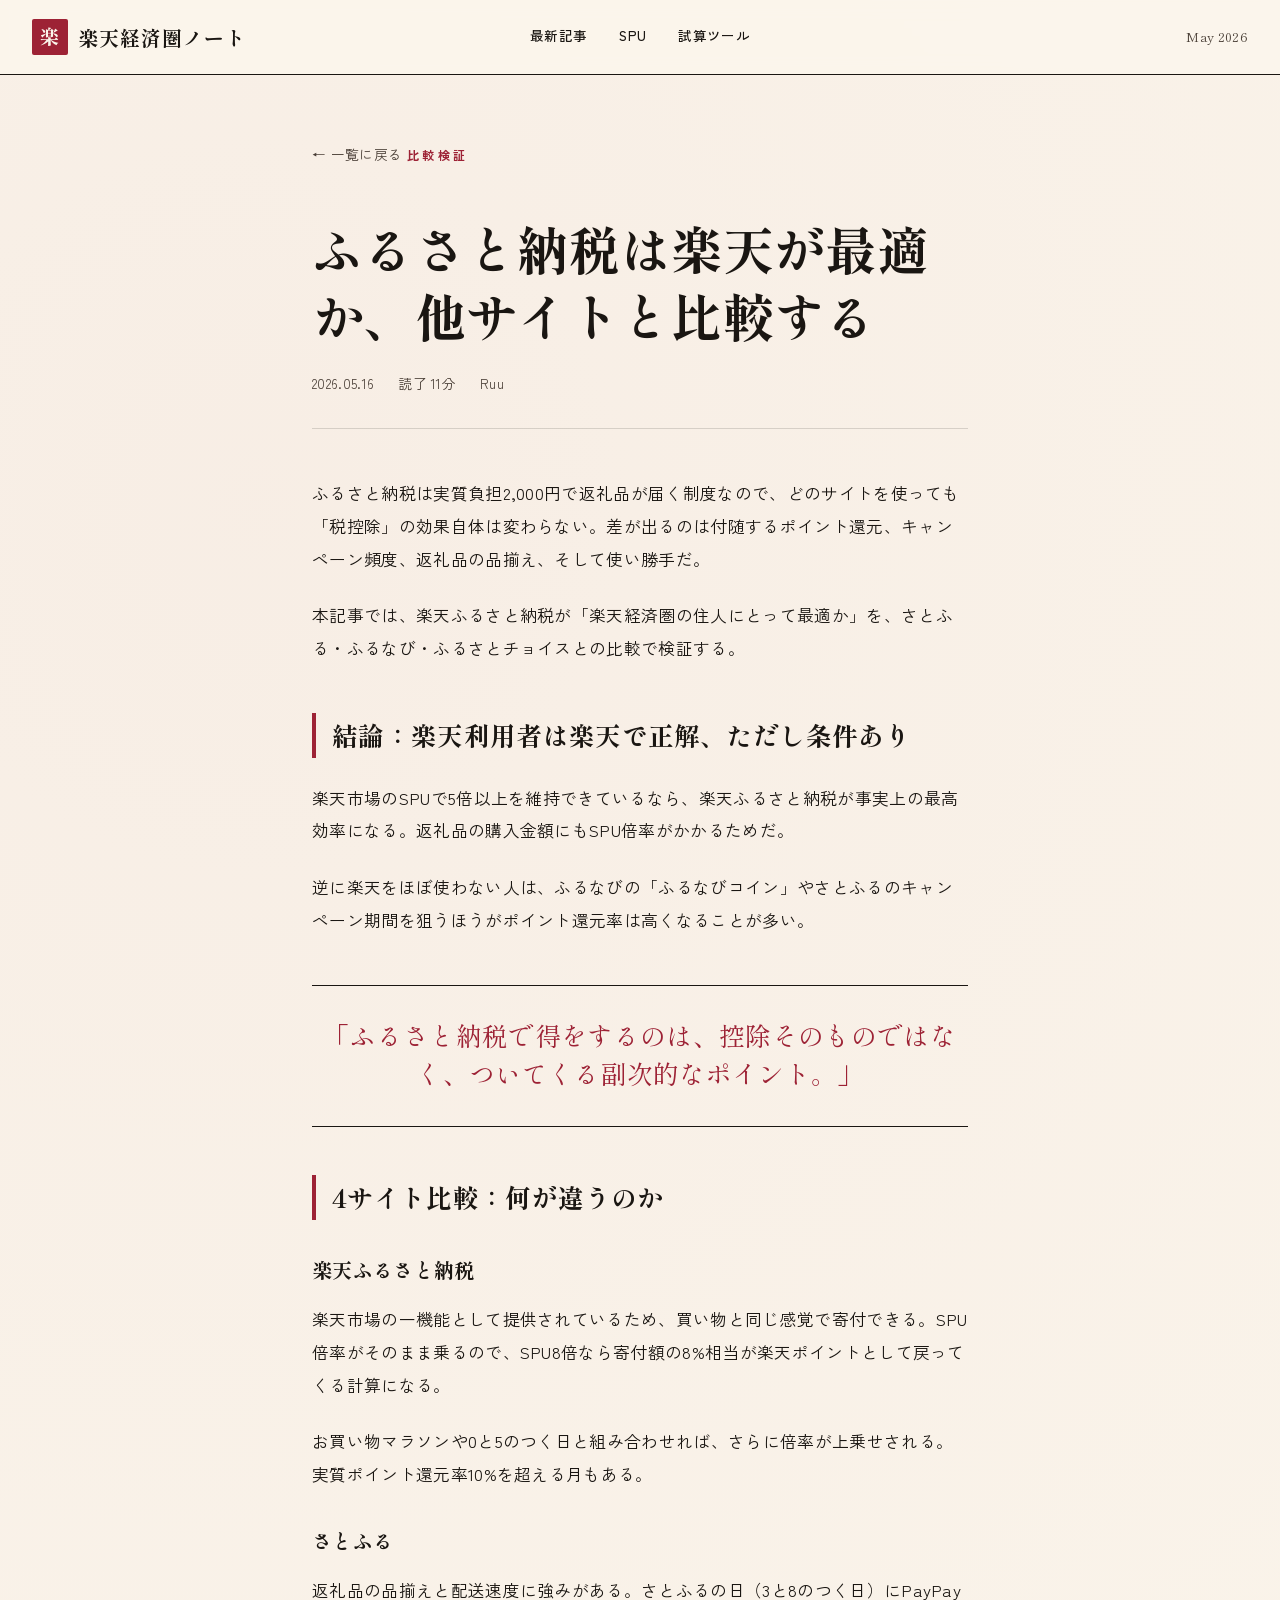
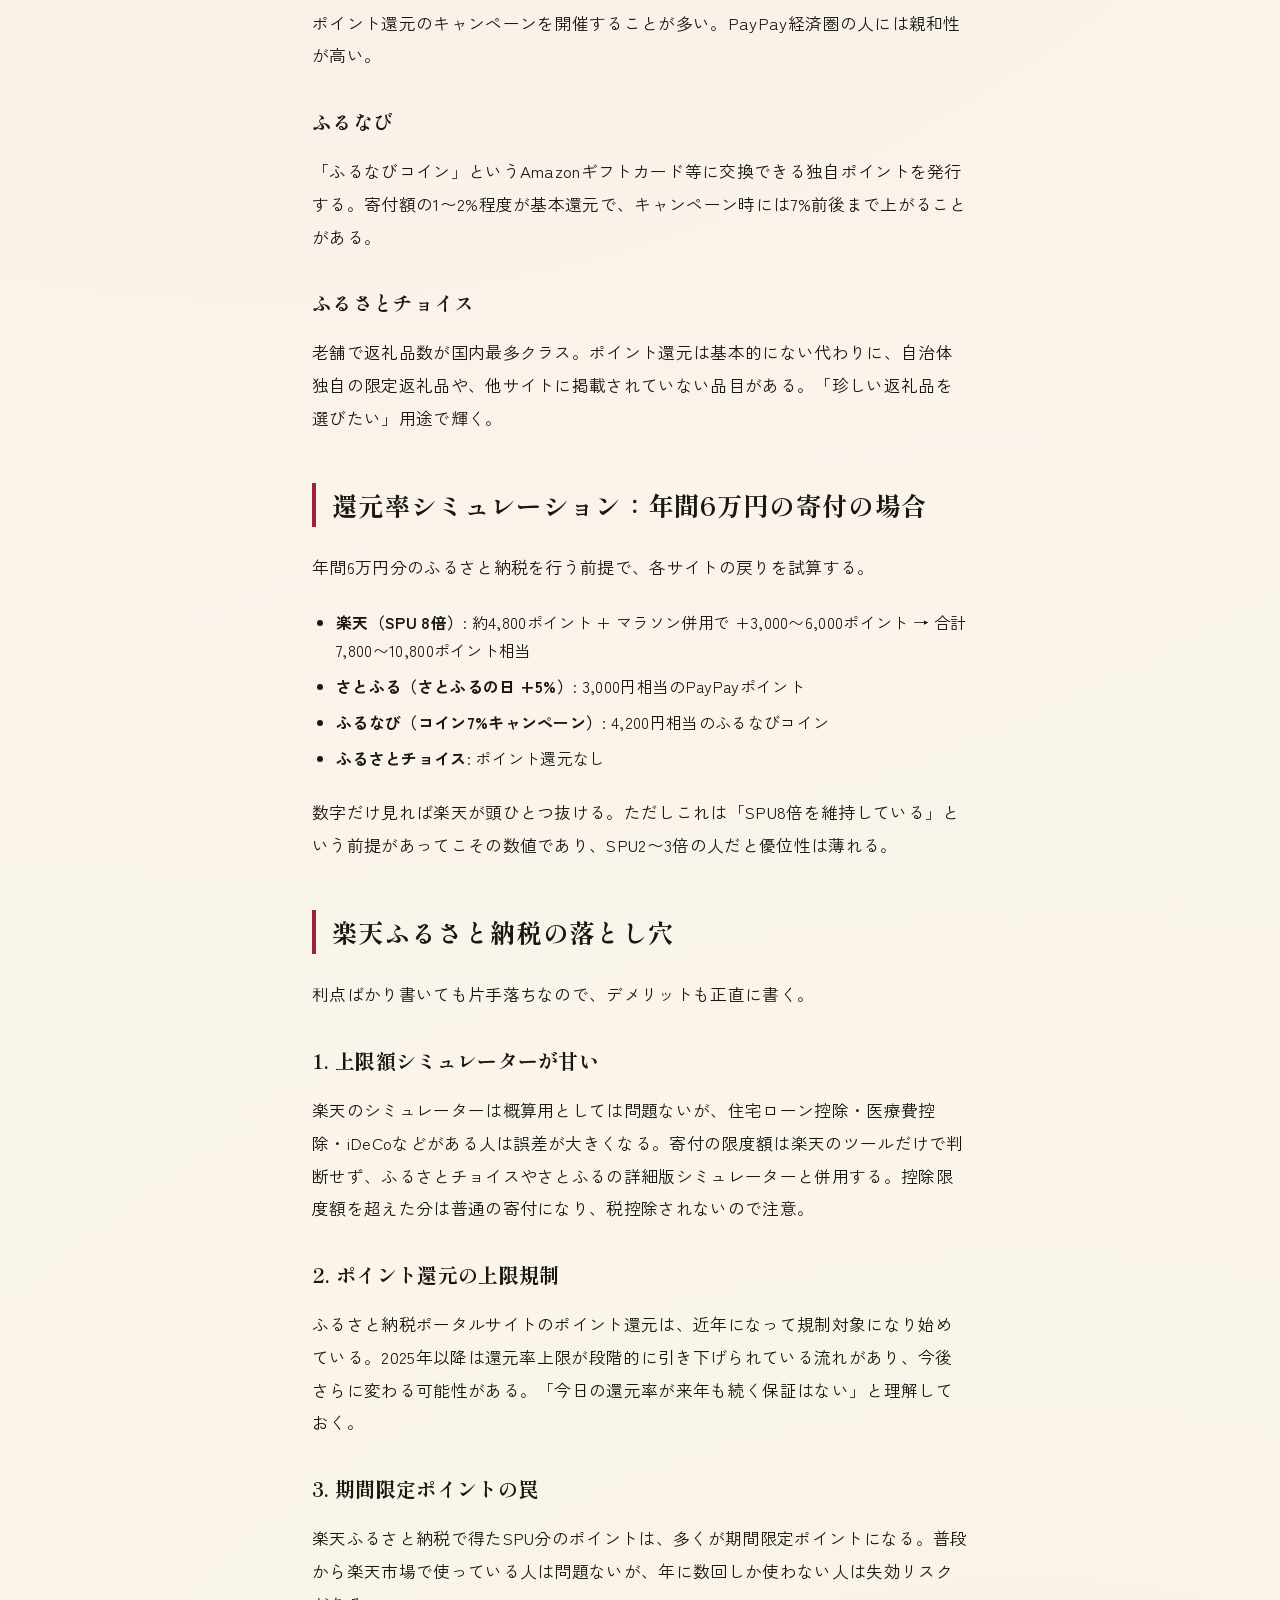
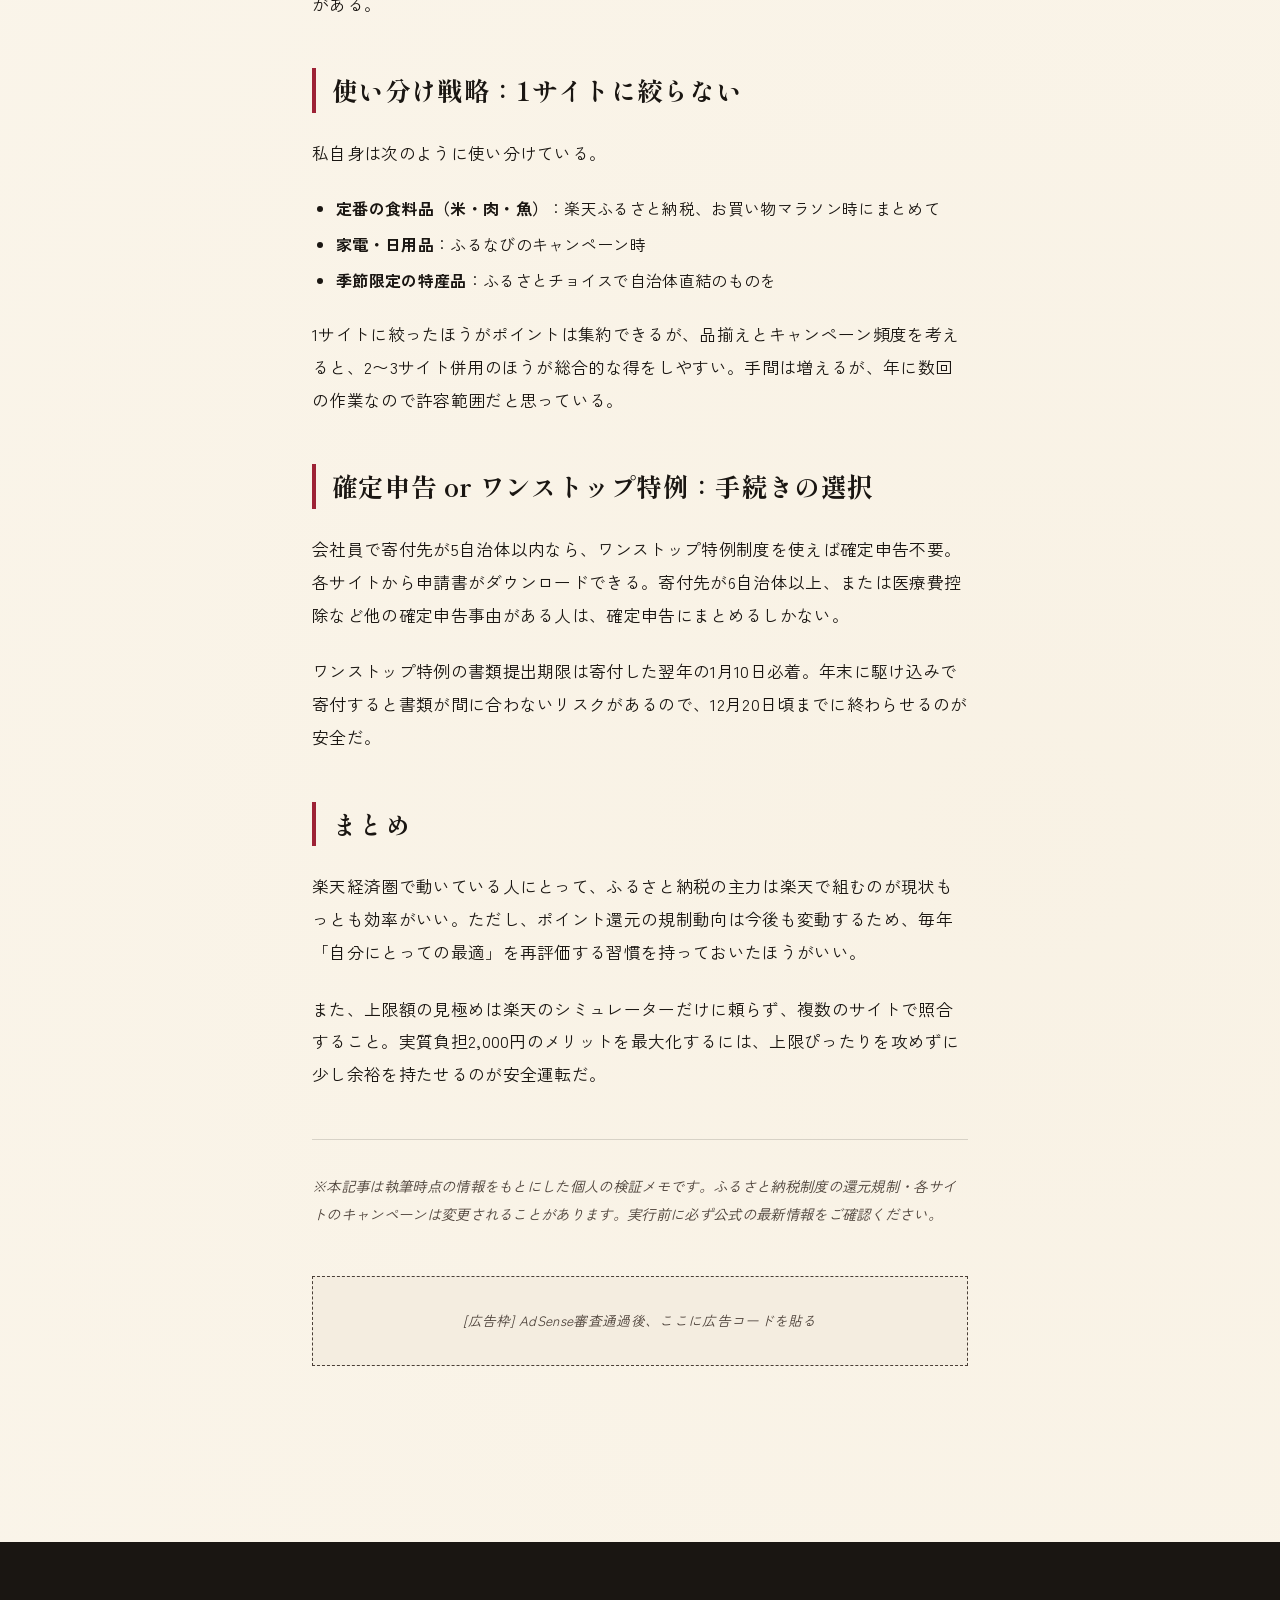
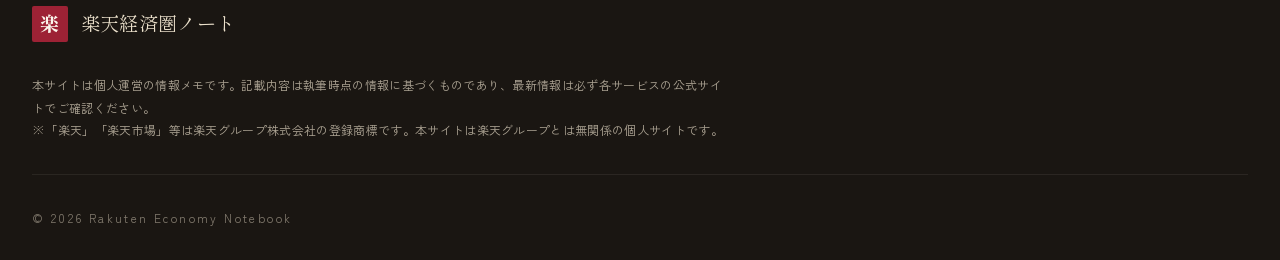
==== furusato-rakuten-vs-others.html @ c904315b "Add files via upload" ====
<!DOCTYPE html>
<html lang="ja">
<head>
<meta charset="UTF-8">
<meta name="viewport" content="width=device-width, initial-scale=1.0">
<title>ふるさと納税は楽天が最適か、他サイトと比較する — 楽天経済圏ノート</title>
<meta name="description" content="ふるさと納税を楽天で行うべきか、さとふる・ふるなび・ふるさとチョイスと比較。ポイント還元・キャンペーン頻度・返礼品の品揃えで判断する。">
<meta property="og:title" content="ふるさと納税は楽天が最適か">
<meta property="og:description" content="楽天 vs さとふる vs ふるなびを実利用ベースで比較。">
<meta property="og:type" content="article">
<link rel="preconnect" href="https://fonts.googleapis.com">
<link rel="preconnect" href="https://fonts.gstatic.com" crossorigin>
<link rel="stylesheet" href="https://fonts.googleapis.com/css2?family=Shippori+Mincho:wght@400;500;700;800&family=Zen+Kaku+Gothic+New:wght@400;500;700&family=DM+Serif+Display&display=swap">
<link rel="stylesheet" href="../assets/style.css">
<style>
  .article { max-width: 720px; margin: 0 auto; padding: 4rem 2rem; }
  .article__back { display: inline-block; margin-bottom: 2rem; font-size: 0.85rem; color: var(--ink-soft); }
  .article__back:hover { color: var(--crimson); }
  .article__cat { font-size: 0.75rem; letter-spacing: 0.3em; color: var(--crimson); font-weight: 700; }
  .article__title {
    font-family: var(--font-serif);
    font-size: clamp(2rem, 5vw, 3.2rem);
    line-height: 1.3; font-weight: 700;
    margin: 1rem 0 1.5rem;
  }
  .article__meta {
    display: flex; gap: 1.5rem; font-size: 0.85rem;
    color: var(--ink-soft);
    padding-bottom: 2rem;
    border-bottom: 1px solid rgba(26, 22, 18, 0.15);
    margin-bottom: 3rem;
  }
  .article__body p { margin-bottom: 1.5rem; font-size: 1.05rem; line-height: 1.95; }
  .article__body h2 {
    font-family: var(--font-serif);
    font-size: 1.6rem;
    margin: 3rem 0 1.5rem;
    padding-left: 1rem;
    border-left: 4px solid var(--crimson);
  }
  .article__body h3 {
    font-family: var(--font-serif);
    font-size: 1.25rem;
    margin: 2rem 0 1rem;
  }
  .article__body ul { margin: 0 0 1.5rem 1.5rem; }
  .article__body li { margin-bottom: 0.5rem; }
  .pullquote {
    font-family: var(--font-display);
    font-size: 1.6rem; line-height: 1.5;
    color: var(--crimson);
    border-top: 1px solid var(--ink);
    border-bottom: 1px solid var(--ink);
    padding: 2rem 0;
    margin: 3rem 0;
    text-align: center;
  }
  .ad-slot {
    background: var(--cream);
    border: 1px dashed var(--ink-soft);
    padding: 2rem;
    text-align: center;
    margin: 3rem 0;
    color: var(--ink-soft);
    font-size: 0.85rem;
    font-style: italic;
  }
</style>
</head>
<body>

<header class="masthead">
  <div class="masthead__inner">
    <div class="masthead__brand">
      <a href="../index.html" class="logo">
        <span class="logo__mark">楽</span>
        <span class="logo__text">楽天経済圏ノート</span>
      </a>
    </div>
    <nav class="masthead__nav">
      <a href="../index.html#latest">最新記事</a>
      <a href="../index.html#spu">SPU</a>
      <a href="../index.html#simulator">試算ツール</a>
    </nav>
    <div class="masthead__date">
      <span class="date__day">May 2026</span>
    </div>
  </div>
</header>

<article class="article">
  <a href="../index.html" class="article__back">← 一覧に戻る</a>
  <span class="article__cat">比較検証</span>
  <h1 class="article__title">ふるさと納税は楽天が最適か、他サイトと比較する</h1>
  <div class="article__meta">
    <span>2026.05.16</span>
    <span>読了 11分</span>
    <span>Ruu</span>
  </div>

  <div class="article__body">

    <p>
      ふるさと納税は実質負担2,000円で返礼品が届く制度なので、どのサイトを使っても「税控除」の効果自体は変わらない。差が出るのは付随するポイント還元、キャンペーン頻度、返礼品の品揃え、そして使い勝手だ。
    </p>

    <p>
      本記事では、楽天ふるさと納税が「楽天経済圏の住人にとって最適か」を、さとふる・ふるなび・ふるさとチョイスとの比較で検証する。
    </p>

    <h2>結論：楽天利用者は楽天で正解、ただし条件あり</h2>

    <p>
      楽天市場のSPUで5倍以上を維持できているなら、楽天ふるさと納税が事実上の最高効率になる。返礼品の購入金額にもSPU倍率がかかるためだ。
    </p>

    <p>
      逆に楽天をほぼ使わない人は、ふるなびの「ふるなびコイン」やさとふるのキャンペーン期間を狙うほうがポイント還元率は高くなることが多い。
    </p>

    <div class="pullquote">
      「ふるさと納税で得をするのは、控除そのものではなく、ついてくる副次的なポイント。」
    </div>

    <h2>4サイト比較：何が違うのか</h2>

    <h3>楽天ふるさと納税</h3>
    <p>
      楽天市場の一機能として提供されているため、買い物と同じ感覚で寄付できる。SPU倍率がそのまま乗るので、SPU8倍なら寄付額の8%相当が楽天ポイントとして戻ってくる計算になる。
    </p>
    <p>
      お買い物マラソンや0と5のつく日と組み合わせれば、さらに倍率が上乗せされる。実質ポイント還元率10%を超える月もある。
    </p>

    <h3>さとふる</h3>
    <p>
      返礼品の品揃えと配送速度に強みがある。さとふるの日（3と8のつく日）にPayPayポイント還元のキャンペーンを開催することが多い。PayPay経済圏の人には親和性が高い。
    </p>

    <h3>ふるなび</h3>
    <p>
      「ふるなびコイン」というAmazonギフトカード等に交換できる独自ポイントを発行する。寄付額の1〜2%程度が基本還元で、キャンペーン時には7%前後まで上がることがある。
    </p>

    <h3>ふるさとチョイス</h3>
    <p>
      老舗で返礼品数が国内最多クラス。ポイント還元は基本的にない代わりに、自治体独自の限定返礼品や、他サイトに掲載されていない品目がある。「珍しい返礼品を選びたい」用途で輝く。
    </p>

    <h2>還元率シミュレーション：年間6万円の寄付の場合</h2>

    <p>
      年間6万円分のふるさと納税を行う前提で、各サイトの戻りを試算する。
    </p>

    <ul>
      <li><strong>楽天（SPU 8倍）</strong>: 約4,800ポイント + マラソン併用で +3,000〜6,000ポイント → 合計 7,800〜10,800ポイント相当</li>
      <li><strong>さとふる（さとふるの日 +5%）</strong>: 3,000円相当のPayPayポイント</li>
      <li><strong>ふるなび（コイン7%キャンペーン）</strong>: 4,200円相当のふるなびコイン</li>
      <li><strong>ふるさとチョイス</strong>: ポイント還元なし</li>
    </ul>

    <p>
      数字だけ見れば楽天が頭ひとつ抜ける。ただしこれは「SPU8倍を維持している」という前提があってこその数値であり、SPU2〜3倍の人だと優位性は薄れる。
    </p>

    <h2>楽天ふるさと納税の落とし穴</h2>

    <p>
      利点ばかり書いても片手落ちなので、デメリットも正直に書く。
    </p>

    <h3>1. 上限額シミュレーターが甘い</h3>
    <p>
      楽天のシミュレーターは概算用としては問題ないが、住宅ローン控除・医療費控除・iDeCoなどがある人は誤差が大きくなる。寄付の限度額は楽天のツールだけで判断せず、ふるさとチョイスやさとふるの詳細版シミュレーターと併用する。控除限度額を超えた分は普通の寄付になり、税控除されないので注意。
    </p>

    <h3>2. ポイント還元の上限規制</h3>
    <p>
      ふるさと納税ポータルサイトのポイント還元は、近年になって規制対象になり始めている。2025年以降は還元率上限が段階的に引き下げられている流れがあり、今後さらに変わる可能性がある。「今日の還元率が来年も続く保証はない」と理解しておく。
    </p>

    <h3>3. 期間限定ポイントの罠</h3>
    <p>
      楽天ふるさと納税で得たSPU分のポイントは、多くが期間限定ポイントになる。普段から楽天市場で使っている人は問題ないが、年に数回しか使わない人は失効リスクがある。
    </p>

    <h2>使い分け戦略：1サイトに絞らない</h2>

    <p>
      私自身は次のように使い分けている。
    </p>

    <ul>
      <li><strong>定番の食料品（米・肉・魚）</strong>：楽天ふるさと納税、お買い物マラソン時にまとめて</li>
      <li><strong>家電・日用品</strong>：ふるなびのキャンペーン時</li>
      <li><strong>季節限定の特産品</strong>：ふるさとチョイスで自治体直結のものを</li>
    </ul>

    <p>
      1サイトに絞ったほうがポイントは集約できるが、品揃えとキャンペーン頻度を考えると、2〜3サイト併用のほうが総合的な得をしやすい。手間は増えるが、年に数回の作業なので許容範囲だと思っている。
    </p>

    <h2>確定申告 or ワンストップ特例：手続きの選択</h2>

    <p>
      会社員で寄付先が5自治体以内なら、ワンストップ特例制度を使えば確定申告不要。各サイトから申請書がダウンロードできる。寄付先が6自治体以上、または医療費控除など他の確定申告事由がある人は、確定申告にまとめるしかない。
    </p>

    <p>
      ワンストップ特例の書類提出期限は寄付した翌年の1月10日必着。年末に駆け込みで寄付すると書類が間に合わないリスクがあるので、12月20日頃までに終わらせるのが安全だ。
    </p>

    <h2>まとめ</h2>

    <p>
      楽天経済圏で動いている人にとって、ふるさと納税の主力は楽天で組むのが現状もっとも効率がいい。ただし、ポイント還元の規制動向は今後も変動するため、毎年「自分にとっての最適」を再評価する習慣を持っておいたほうがいい。
    </p>

    <p>
      また、上限額の見極めは楽天のシミュレーターだけに頼らず、複数のサイトで照合すること。実質負担2,000円のメリットを最大化するには、上限ぴったりを攻めずに少し余裕を持たせるのが安全運転だ。
    </p>

    <p style="color: var(--ink-soft); font-size: 0.9rem; font-style: italic; margin-top: 3rem; padding-top: 2rem; border-top: 1px solid rgba(26,22,18,0.15);">
      ※本記事は執筆時点の情報をもとにした個人の検証メモです。ふるさと納税制度の還元規制・各サイトのキャンペーンは変更されることがあります。実行前に必ず公式の最新情報をご確認ください。
    </p>

    <div class="ad-slot">
      [広告枠] AdSense審査通過後、ここに広告コードを貼る
    </div>

  </div>
</article>

<footer class="foot">
  <div class="foot__inner">
    <div class="foot__brand">
      <span class="logo__mark">楽</span>
      <span>楽天経済圏ノート</span>
    </div>
    <p class="foot__disclaimer">
      本サイトは個人運営の情報メモです。記載内容は執筆時点の情報に基づくものであり、最新情報は必ず各サービスの公式サイトでご確認ください。<br>
      ※「楽天」「楽天市場」等は楽天グループ株式会社の登録商標です。本サイトは楽天グループとは無関係の個人サイトです。
    </p>
    <p class="foot__copy">© 2026 Rakuten Economy Notebook</p>
  </div>
</footer>

</body>
</html>
---- assets/style.css ----
/* ===== Reset & Base ===== */
*, *::before, *::after { box-sizing: border-box; margin: 0; padding: 0; }

:root {
  --ink: #1a1612;
  --ink-soft: #4a3f37;
  --cream: #f4ede0;
  --cream-deep: #ebe0cb;
  --paper: #fbf6ec;
  --crimson: #9d2235;
  --crimson-deep: #6e1722;
  --gold: #c8a25a;
  --line: #1a1612;

  --font-display: "DM Serif Display", "Shippori Mincho", serif;
  --font-serif: "Shippori Mincho", serif;
  --font-sans: "Zen Kaku Gothic New", system-ui, sans-serif;
}

html { scroll-behavior: smooth; }

body {
  font-family: var(--font-sans);
  background: var(--paper);
  color: var(--ink);
  line-height: 1.75;
  font-size: 16px;
  letter-spacing: 0.02em;
  -webkit-font-smoothing: antialiased;
  background-image:
    radial-gradient(circle at 20% 10%, rgba(157, 34, 53, 0.04) 0, transparent 50%),
    radial-gradient(circle at 80% 80%, rgba(200, 162, 90, 0.05) 0, transparent 50%);
}

a { color: inherit; text-decoration: none; }
img { max-width: 100%; display: block; }

/* ===== Masthead ===== */
.masthead {
  border-bottom: 1px solid var(--line);
  padding: 1.2rem 2rem;
  background: var(--paper);
  position: sticky; top: 0; z-index: 50;
  backdrop-filter: blur(8px);
  background: rgba(251, 246, 236, 0.92);
}
.masthead__inner {
  max-width: 1280px; margin: 0 auto;
  display: grid;
  grid-template-columns: 1fr auto 1fr;
  align-items: center;
  gap: 2rem;
}
.masthead__brand { display: flex; flex-direction: column; }
.logo { display: inline-flex; align-items: center; gap: 0.6rem; }
.logo__mark {
  display: inline-grid; place-items: center;
  width: 36px; height: 36px;
  background: var(--crimson);
  color: var(--paper);
  font-family: var(--font-serif);
  font-weight: 700;
  font-size: 1.2rem;
  border-radius: 2px;
}
.logo__text {
  font-family: var(--font-serif);
  font-size: 1.25rem;
  font-weight: 700;
  letter-spacing: 0.05em;
}
.masthead__tagline {
  font-size: 0.7rem;
  letter-spacing: 0.25em;
  color: var(--ink-soft);
  margin-top: 0.2rem;
  margin-left: 46px;
}
.masthead__nav {
  display: flex; gap: 2rem;
  font-size: 0.85rem;
  font-weight: 500;
}
.masthead__nav a {
  position: relative;
  padding-bottom: 2px;
  transition: color 0.2s;
}
.masthead__nav a:hover { color: var(--crimson); }
.masthead__nav a::after {
  content: ""; position: absolute; left: 0; bottom: -2px;
  width: 100%; height: 1px; background: var(--crimson);
  transform: scaleX(0); transform-origin: left;
  transition: transform 0.25s;
}
.masthead__nav a:hover::after { transform: scaleX(1); }
.masthead__date {
  display: flex; flex-direction: column; align-items: flex-end;
  font-family: var(--font-serif);
  font-size: 0.8rem;
}
.date__no {
  letter-spacing: 0.2em;
  color: var(--crimson);
  font-weight: 700;
}
.date__day { color: var(--ink-soft); }

/* ===== Cover ===== */
.cover {
  position: relative;
  padding: 6rem 2rem 8rem;
  max-width: 1280px;
  margin: 0 auto;
  overflow: hidden;
}
.cover__grid {
  max-width: 820px;
  position: relative; z-index: 2;
}
.cover__label {
  display: flex; gap: 1.2rem; align-items: center;
  font-size: 0.75rem; letter-spacing: 0.3em;
  margin-bottom: 2.5rem;
}
.cover__label span:first-child {
  background: var(--ink); color: var(--cream);
  padding: 0.35rem 0.8rem;
  font-weight: 700;
}
.cover__label span:last-child {
  font-family: var(--font-serif);
  color: var(--ink-soft);
}
.cover__title {
  font-family: var(--font-display), var(--font-serif);
  font-size: clamp(3rem, 9vw, 6.5rem);
  line-height: 1.05;
  font-weight: 400;
  margin-bottom: 2.5rem;
  letter-spacing: -0.01em;
}
.title__line { display: block; }
.title__line--accent {
  color: var(--crimson);
  font-style: italic;
  padding-left: 1.5em;
  position: relative;
}
.title__line--accent::before {
  content: "";
  position: absolute;
  left: 0; top: 50%;
  width: 1em; height: 1px;
  background: var(--crimson);
}
.cover__lead {
  font-family: var(--font-serif);
  font-size: 1.15rem;
  line-height: 1.9;
  max-width: 600px;
  margin-bottom: 3rem;
  color: var(--ink-soft);
}
.cover__meta {
  display: flex; gap: 3rem; margin-bottom: 3rem;
  padding-top: 1.5rem;
  border-top: 1px solid rgba(26, 22, 18, 0.2);
  max-width: 600px;
}
.meta__item { display: flex; flex-direction: column; gap: 0.3rem; }
.meta__label {
  font-size: 0.7rem;
  letter-spacing: 0.2em;
  color: var(--ink-soft);
}
.meta__value {
  font-family: var(--font-serif);
  font-size: 1.3rem;
  font-weight: 700;
}
.cover__cta {
  display: inline-block;
  background: var(--ink); color: var(--cream);
  padding: 1.1rem 2.5rem;
  font-weight: 700;
  font-size: 0.9rem;
  letter-spacing: 0.1em;
  transition: all 0.25s;
  border: 1px solid var(--ink);
}
.cover__cta:hover {
  background: var(--crimson); border-color: var(--crimson);
  transform: translateY(-2px);
}
.cover__numeral {
  position: absolute;
  right: -3rem; bottom: -2rem;
  font-family: var(--font-display);
  font-size: 28rem;
  color: var(--crimson);
  opacity: 0.07;
  line-height: 1;
  z-index: 1;
  pointer-events: none;
}

/* ===== Section common ===== */
section { padding: 5rem 2rem; max-width: 1280px; margin: 0 auto; }
.section__head { margin-bottom: 3.5rem; max-width: 700px; }
.section__head--center { margin-left: auto; margin-right: auto; text-align: center; }
.section__tag {
  display: inline-block;
  font-size: 0.7rem;
  letter-spacing: 0.3em;
  color: var(--crimson);
  font-weight: 700;
  margin-bottom: 1rem;
}
.section__title {
  font-family: var(--font-serif);
  font-size: clamp(1.8rem, 4vw, 2.6rem);
  font-weight: 700;
  line-height: 1.3;
  margin-bottom: 1rem;
}
.section__sub {
  color: var(--ink-soft);
  font-size: 0.95rem;
}

/* ===== Articles ===== */
.articles {
  display: grid;
  grid-template-columns: repeat(3, 1fr);
  gap: 2rem;
}
.card {
  border-top: 2px solid var(--ink);
  padding-top: 1.5rem;
  transition: transform 0.25s;
}
.card--lead { grid-column: 1 / 3; grid-row: 1 / 3; border-top-width: 4px; }
.card:hover { transform: translateY(-4px); }
.card__link { display: block; height: 100%; }
.card__meta {
  display: flex; justify-content: space-between;
  font-size: 0.75rem;
  letter-spacing: 0.15em;
  margin-bottom: 1rem;
}
.card__cat {
  color: var(--crimson);
  font-weight: 700;
}
.card__date {
  font-family: var(--font-serif);
  color: var(--ink-soft);
}
.card__title {
  font-family: var(--font-serif);
  font-weight: 700;
  line-height: 1.4;
  margin-bottom: 1rem;
}
.card .card__title {
  font-size: 1.25rem;
}
.card--lead .card__title {
  font-size: clamp(1.6rem, 3vw, 2.4rem);
  line-height: 1.25;
}
.card__title--sub {
  display: block;
  font-size: 0.6em;
  color: var(--ink-soft);
  margin-top: 0.5rem;
  font-weight: 400;
  font-style: italic;
}
.card__excerpt {
  color: var(--ink-soft);
  font-size: 0.95rem;
  margin-bottom: 1rem;
}
.card__more {
  font-size: 0.85rem;
  font-weight: 700;
  color: var(--crimson);
  letter-spacing: 0.1em;
  border-bottom: 1px solid currentColor;
  padding-bottom: 2px;
}

/* ===== SPU Table ===== */
.spu-table { background: var(--cream); margin: 4rem 0; max-width: none; padding-left: 2rem; padding-right: 2rem; }
.spu-table > * { max-width: 1280px; margin-left: auto; margin-right: auto; }
.table-wrap { overflow-x: auto; }
.data {
  width: 100%;
  border-collapse: collapse;
  font-family: var(--font-serif);
  background: var(--paper);
  box-shadow: 8px 8px 0 var(--ink);
  border: 1px solid var(--ink);
}
.data th, .data td {
  padding: 1rem 1.5rem;
  text-align: left;
  border-bottom: 1px solid rgba(26, 22, 18, 0.15);
}
.data th {
  background: var(--ink);
  color: var(--cream);
  font-size: 0.85rem;
  letter-spacing: 0.15em;
  text-transform: uppercase;
  font-weight: 700;
}
.data tbody tr:hover { background: var(--cream-deep); }
.data td:nth-child(2) {
  color: var(--crimson);
  font-weight: 700;
}
.caveat {
  margin-top: 1.5rem;
  font-size: 0.8rem;
  color: var(--ink-soft);
  font-style: italic;
}

/* ===== Simulator ===== */
.simulator { padding-top: 6rem; padding-bottom: 6rem; }
.sim {
  display: grid;
  grid-template-columns: 1fr 1fr;
  gap: 3rem;
  align-items: start;
  background: var(--ink);
  color: var(--cream);
  padding: 3rem;
  border-radius: 2px;
}
.sim__inputs {
  display: flex; flex-direction: column; gap: 1.5rem;
}
.sim__field {
  display: flex; flex-direction: column; gap: 0.5rem;
}
.sim__field span {
  font-size: 0.85rem;
  color: var(--cream-deep);
  letter-spacing: 0.05em;
}
.sim__field input {
  background: transparent;
  border: none;
  border-bottom: 1px solid var(--cream-deep);
  color: var(--cream);
  padding: 0.5rem 0;
  font-family: var(--font-serif);
  font-size: 1.5rem;
  outline: none;
  transition: border-color 0.2s;
}
.sim__field input:focus { border-color: var(--gold); }
.sim__output { display: flex; flex-direction: column; gap: 0.8rem; }
.sim__row {
  display: flex; justify-content: space-between;
  align-items: baseline;
  padding: 0.8rem 0;
  border-bottom: 1px dashed rgba(244, 237, 224, 0.3);
}
.sim__label {
  font-size: 0.9rem;
  color: var(--cream-deep);
}
.sim__value {
  font-family: var(--font-display);
  font-size: 1.8rem;
}
.sim__row--total {
  border-bottom: none;
  border-top: 2px solid var(--gold);
  padding-top: 1.2rem;
  margin-top: 0.5rem;
}
.sim__row--total .sim__value {
  color: var(--gold);
  font-size: 2.5rem;
}
.sim__note {
  font-size: 0.75rem;
  color: var(--cream-deep);
  margin-top: 1rem;
  opacity: 0.7;
}

/* ===== About ===== */
.about {
  padding-top: 6rem;
  padding-bottom: 6rem;
  border-top: 1px solid var(--ink);
}
.about__grid {
  display: grid;
  grid-template-columns: 1fr 2fr;
  gap: 4rem;
}
.about__col p { margin-bottom: 1.5rem; }
.about__title {
  font-family: var(--font-serif);
  font-size: clamp(2rem, 5vw, 3.2rem);
  line-height: 1.2;
}
.about__sign {
  font-family: var(--font-serif);
  font-style: italic;
  color: var(--crimson);
  margin-top: 2rem;
}

/* ===== Footer ===== */
.foot {
  background: var(--ink);
  color: var(--cream-deep);
  padding: 4rem 2rem 2rem;
  margin-top: 4rem;
}
.foot__inner { max-width: 1280px; margin: 0 auto; }
.foot__brand {
  display: flex; align-items: center; gap: 0.8rem;
  font-family: var(--font-serif);
  font-size: 1.2rem;
  margin-bottom: 2rem;
}
.foot__disclaimer {
  font-size: 0.75rem;
  line-height: 1.9;
  max-width: 700px;
  margin-bottom: 2rem;
  opacity: 0.7;
}
.foot__copy {
  font-size: 0.75rem;
  letter-spacing: 0.2em;
  opacity: 0.5;
  padding-top: 2rem;
  border-top: 1px solid rgba(244, 237, 224, 0.15);
}

/* ===== Responsive ===== */
@media (max-width: 900px) {
  .masthead__inner { grid-template-columns: 1fr; gap: 1rem; text-align: left; }
  .masthead__nav { gap: 1.2rem; flex-wrap: wrap; }
  .masthead__date { align-items: flex-start; }
  .articles { grid-template-columns: 1fr; }
  .card--lead { grid-column: auto; grid-row: auto; }
  .sim { grid-template-columns: 1fr; padding: 2rem; }
  .about__grid { grid-template-columns: 1fr; gap: 2rem; }
  .cover__numeral { font-size: 16rem; right: -1rem; }
  .cover { padding: 3rem 1.5rem 5rem; }
  section { padding: 3rem 1.5rem; }
}

/* ===== Page-load animation ===== */
@keyframes rise {
  from { opacity: 0; transform: translateY(20px); }
  to { opacity: 1; transform: translateY(0); }
}
.cover__label, .cover__title, .cover__lead, .cover__meta, .cover__cta {
  animation: rise 0.8s ease-out both;
}
.cover__title { animation-delay: 0.1s; }
.cover__lead { animation-delay: 0.25s; }
.cover__meta { animation-delay: 0.4s; }
.cover__cta { animation-delay: 0.55s; }
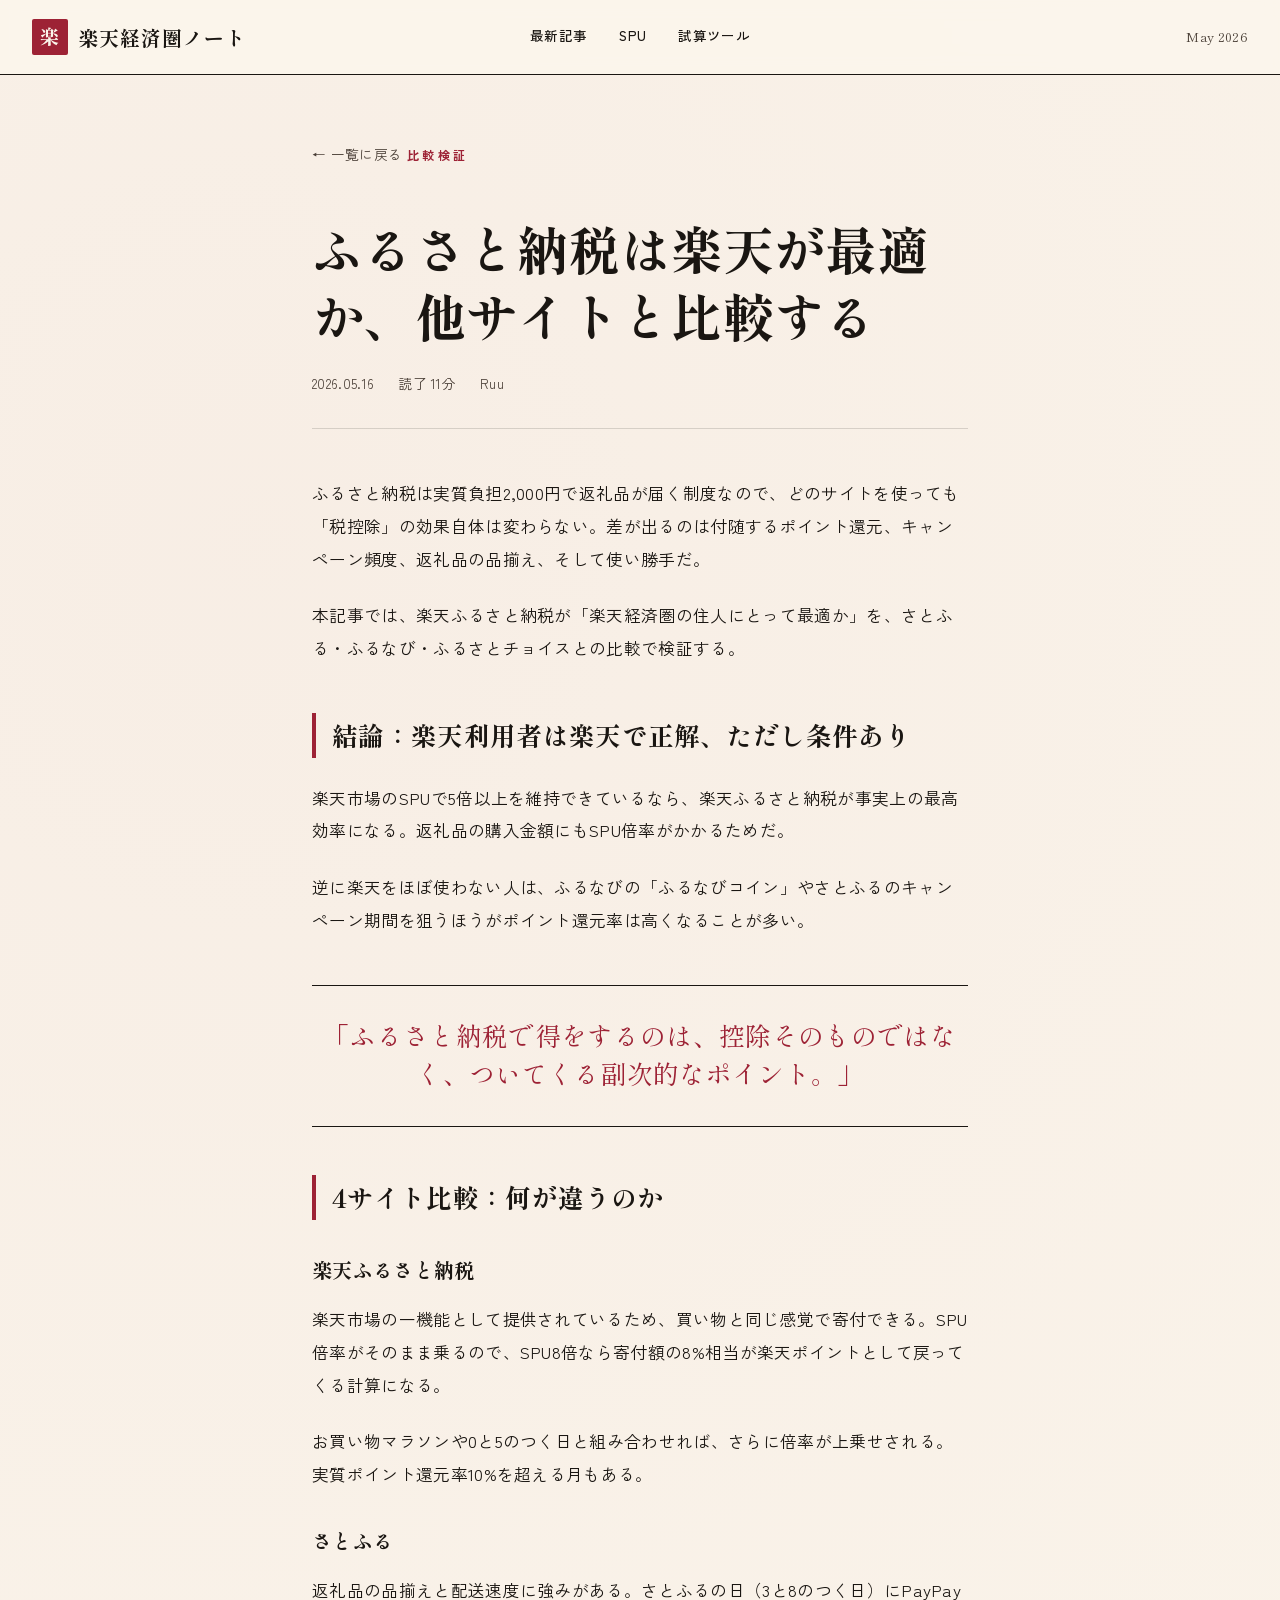
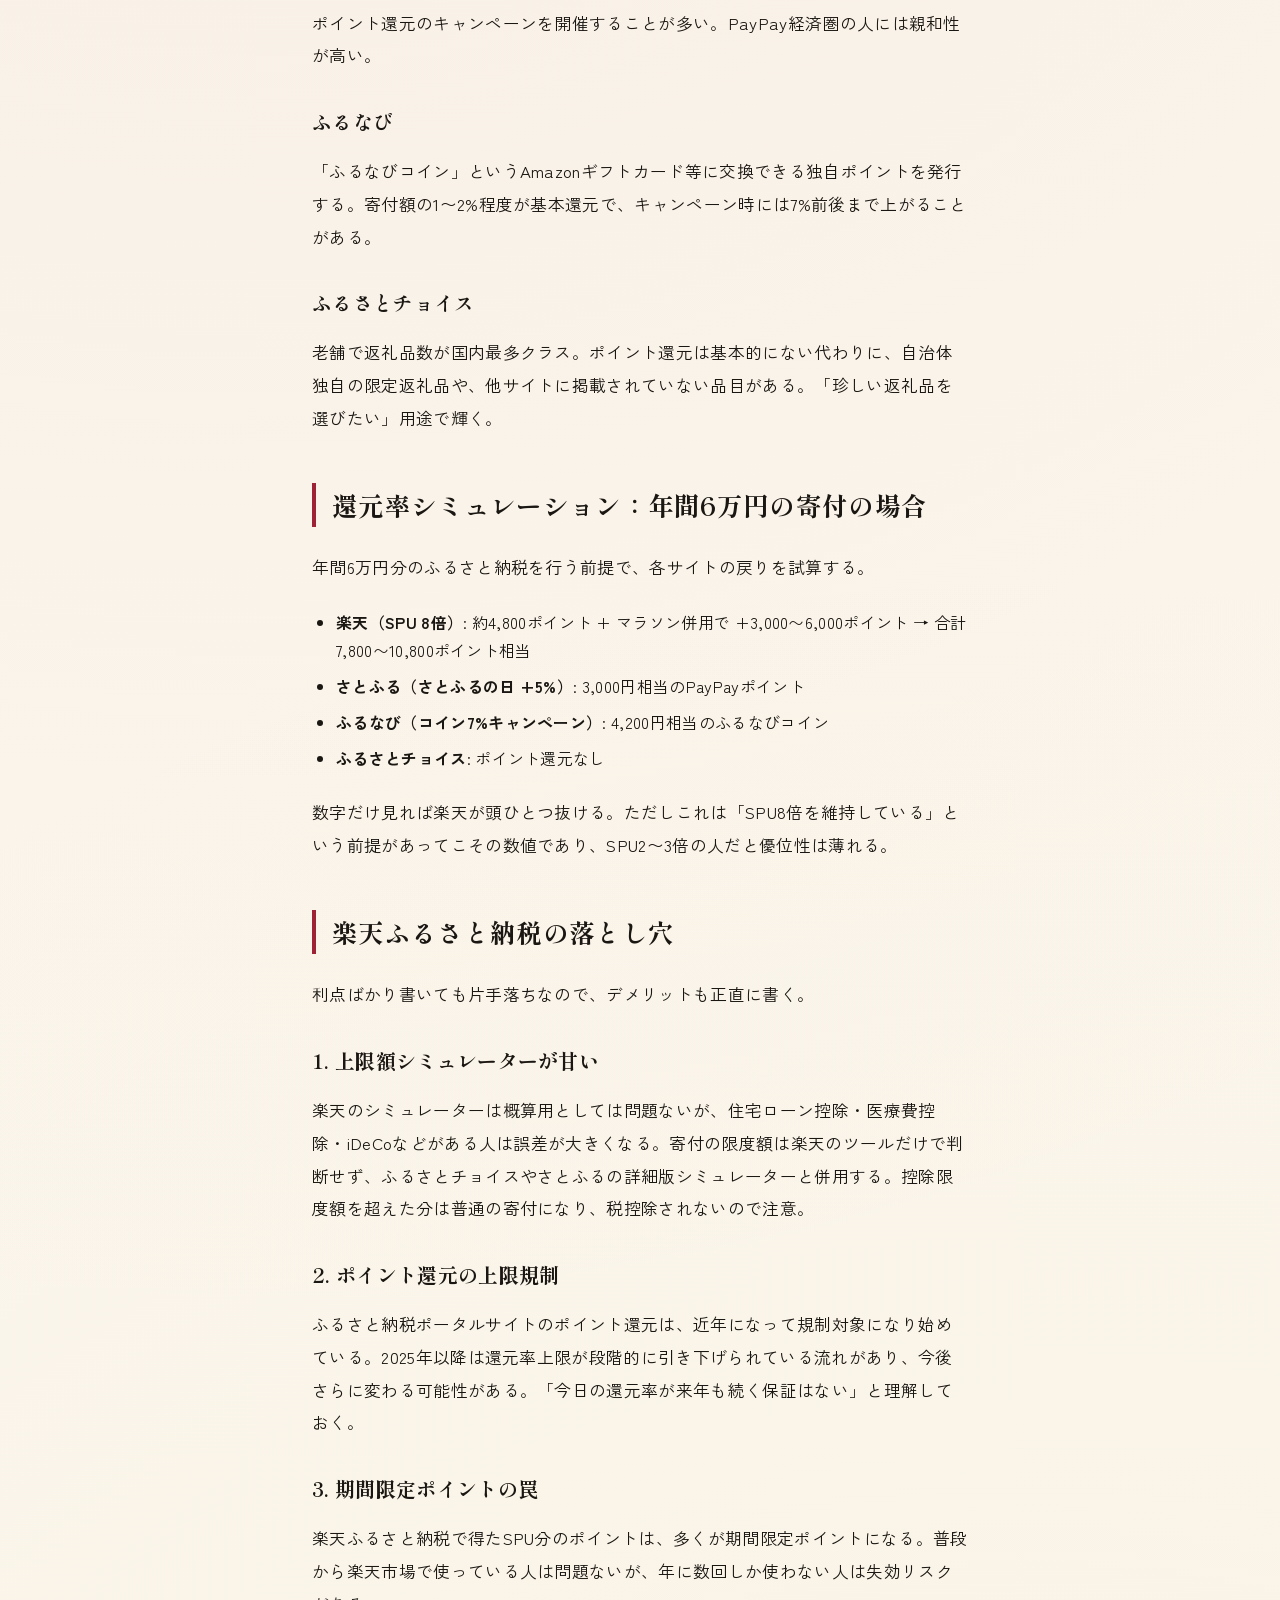
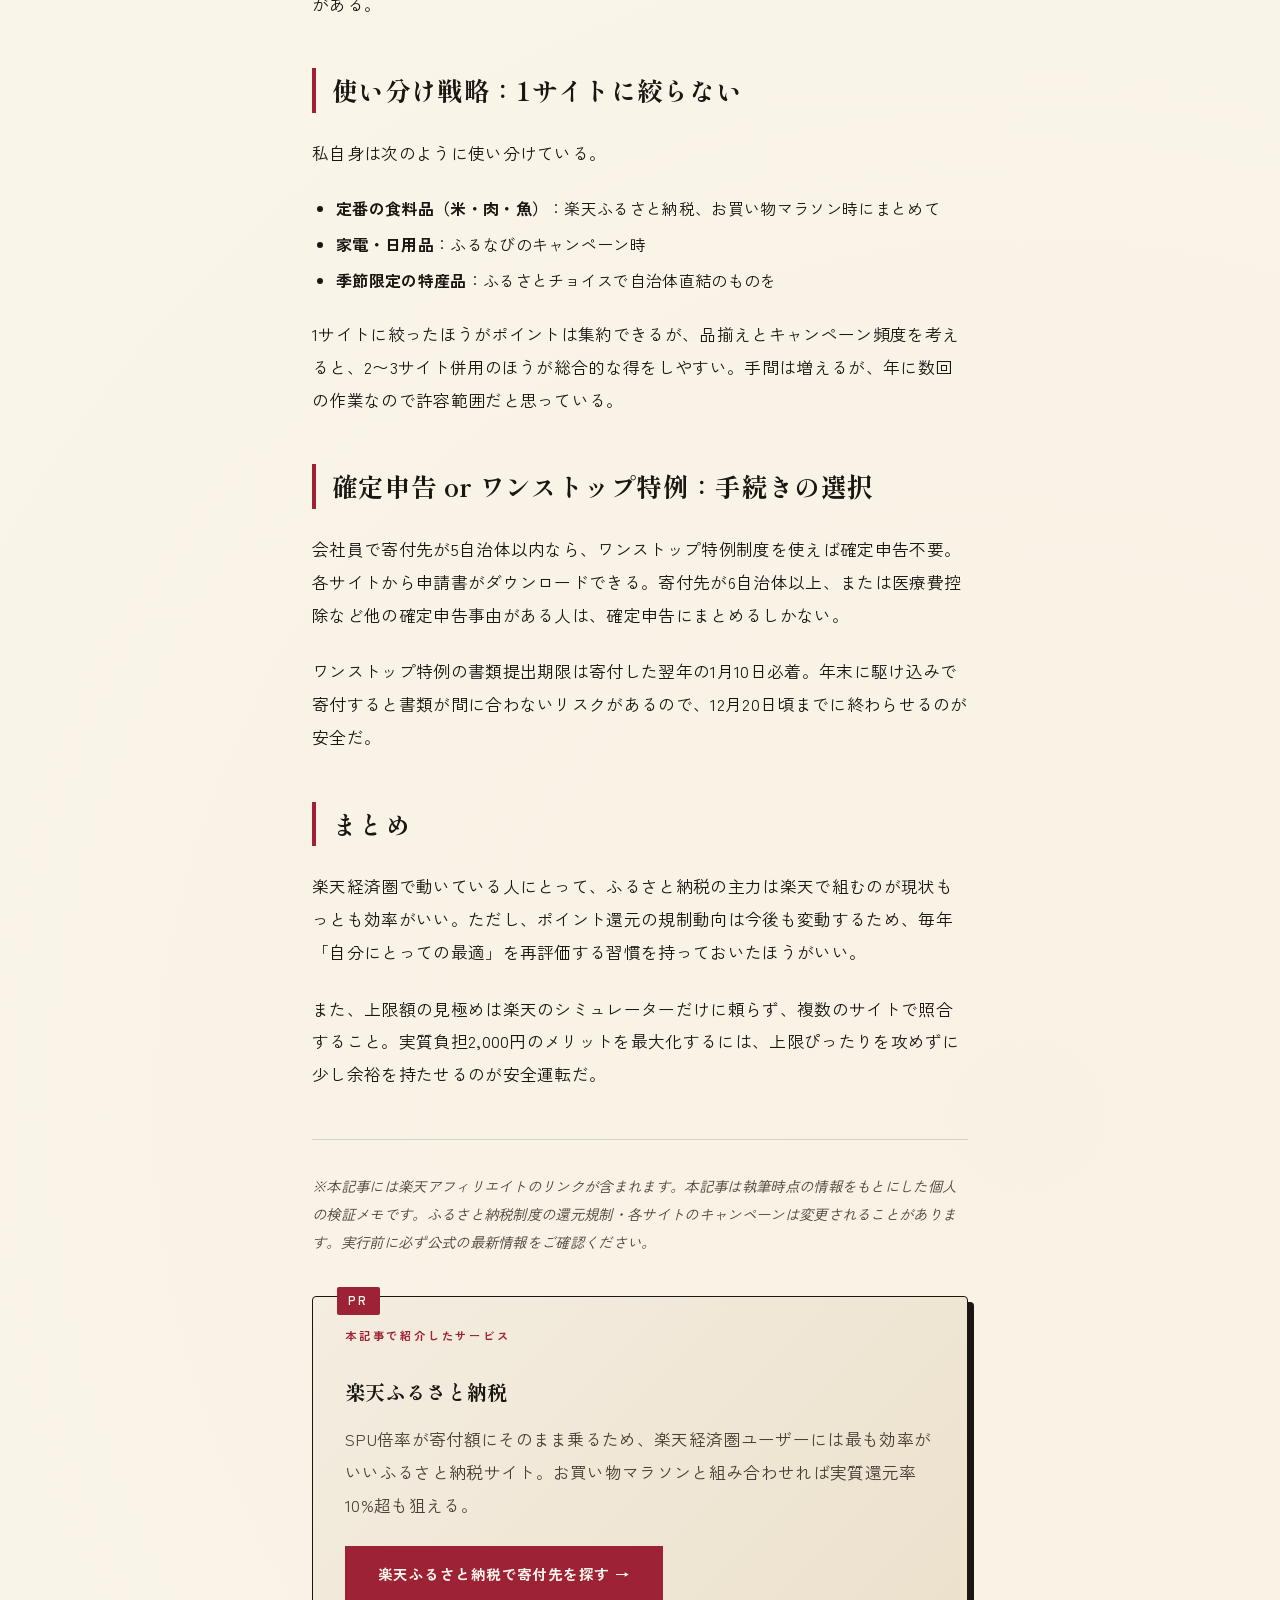
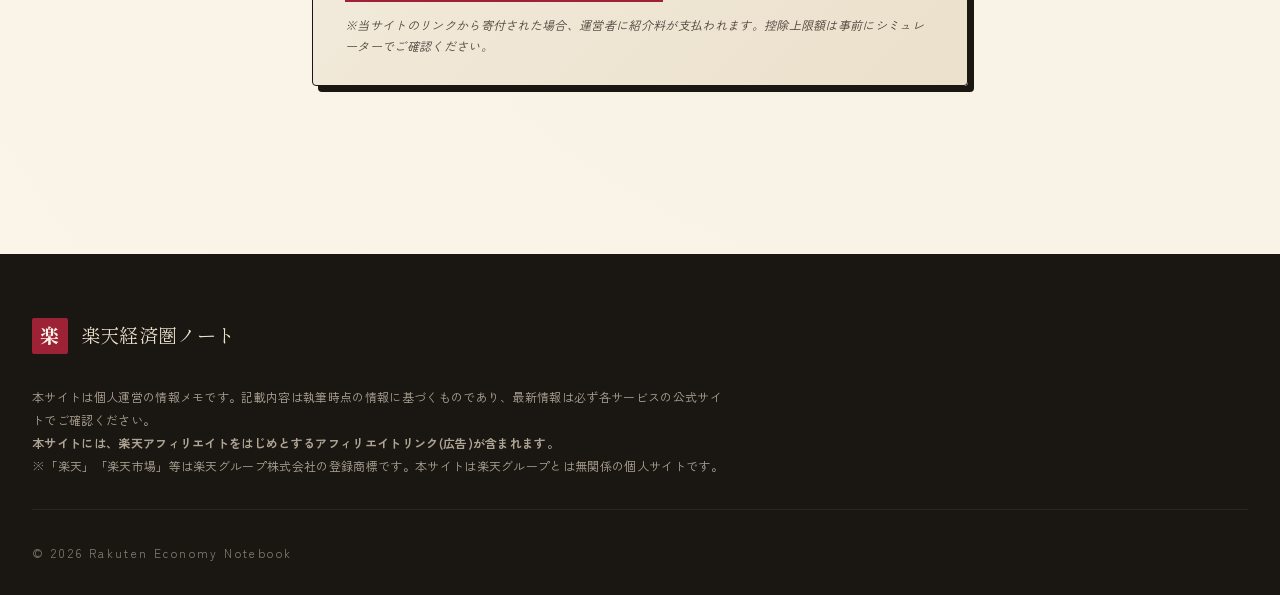
==== commit 63926aea: "Add files via upload" ====
--- a/furusato-rakuten-vs-others.html
+++ b/furusato-rakuten-vs-others.html
@@ -222,11 +222,17 @@
     </p>
 
     <p style="color: var(--ink-soft); font-size: 0.9rem; font-style: italic; margin-top: 3rem; padding-top: 2rem; border-top: 1px solid rgba(26,22,18,0.15);">
-      ※本記事は執筆時点の情報をもとにした個人の検証メモです。ふるさと納税制度の還元規制・各サイトのキャンペーンは変更されることがあります。実行前に必ず公式の最新情報をご確認ください。
-    </p>
-
-    <div class="ad-slot">
-      [広告枠] AdSense審査通過後、ここに広告コードを貼る
+      ※本記事には楽天アフィリエイトのリンクが含まれます。本記事は執筆時点の情報をもとにした個人の検証メモです。ふるさと納税制度の還元規制・各サイトのキャンペーンは変更されることがあります。実行前に必ず公式の最新情報をご確認ください。
+    </p>
+
+    <div class="affiliate-box">
+      <div class="affiliate-box__label">本記事で紹介したサービス</div>
+      <h3 class="affiliate-box__title">楽天ふるさと納税</h3>
+      <p class="affiliate-box__desc">
+        SPU倍率が寄付額にそのまま乗るため、楽天経済圏ユーザーには最も効率がいいふるさと納税サイト。お買い物マラソンと組み合わせれば実質還元率10%超も狙える。
+      </p>
+      <a href="https://hb.afl.rakuten.co.jp/hgc/53f55477.28d0fe3a.53f55478.66621337/?pc=https%3A%2F%2Fevent.rakuten.co.jp%2Ffurusato%2F&link_type=text&ut=eyJwYWdlIjoidXJsIiwidHlwZSI6InRleHQiLCJjb2wiOjF9" class="affiliate-box__cta" target="_blank" rel="nofollow sponsored noopener">楽天ふるさと納税で寄付先を探す →</a>
+      <span class="affiliate-box__note">※当サイトのリンクから寄付された場合、運営者に紹介料が支払われます。控除上限額は事前にシミュレーターでご確認ください。</span>
     </div>
 
   </div>
@@ -239,7 +245,7 @@
       <span>楽天経済圏ノート</span>
     </div>
     <p class="foot__disclaimer">
-      本サイトは個人運営の情報メモです。記載内容は執筆時点の情報に基づくものであり、最新情報は必ず各サービスの公式サイトでご確認ください。<br>
+      本サイトは個人運営の情報メモです。記載内容は執筆時点の情報に基づくものであり、最新情報は必ず各サービスの公式サイトでご確認ください。<br><strong>本サイトには、楽天アフィリエイトをはじめとするアフィリエイトリンク(広告)が含まれます。</strong><br>
       ※「楽天」「楽天市場」等は楽天グループ株式会社の登録商標です。本サイトは楽天グループとは無関係の個人サイトです。
     </p>
     <p class="foot__copy">© 2026 Rakuten Economy Notebook</p>
--- a/assets/style.css
+++ b/assets/style.css
@@ -447,6 +447,74 @@
   opacity: 0.5;
   padding-top: 2rem;
   border-top: 1px solid rgba(244, 237, 224, 0.15);
+}
+
+/* ===== Affiliate Box（記事内のアフィリエイトリンク枠） ===== */
+.affiliate-box {
+  background: linear-gradient(135deg, var(--cream) 0%, var(--cream-deep) 100%);
+  border: 1px solid var(--ink);
+  border-radius: 4px;
+  padding: 1.8rem 2rem;
+  margin: 2.5rem 0;
+  position: relative;
+  box-shadow: 6px 6px 0 var(--ink);
+}
+.affiliate-box::before {
+  content: "PR";
+  position: absolute;
+  top: -10px; left: 1.5rem;
+  background: var(--crimson);
+  color: var(--paper);
+  font-size: 0.7rem;
+  letter-spacing: 0.2em;
+  font-weight: 700;
+  padding: 0.25rem 0.7rem;
+  border-radius: 2px;
+}
+.affiliate-box__label {
+  font-size: 0.7rem;
+  letter-spacing: 0.25em;
+  color: var(--crimson);
+  font-weight: 700;
+  margin-bottom: 0.5rem;
+}
+.affiliate-box__title {
+  font-family: var(--font-serif);
+  font-size: 1.2rem;
+  font-weight: 700;
+  line-height: 1.5;
+  margin-bottom: 0.8rem;
+  color: var(--ink);
+}
+.affiliate-box__desc {
+  font-size: 0.95rem;
+  line-height: 1.8;
+  color: var(--ink-soft);
+  margin-bottom: 1.2rem;
+}
+.affiliate-box__cta {
+  display: inline-block;
+  background: var(--crimson);
+  color: var(--paper);
+  font-weight: 700;
+  font-size: 0.9rem;
+  letter-spacing: 0.1em;
+  padding: 0.9rem 2rem;
+  text-decoration: none;
+  transition: all 0.25s;
+  border: 1px solid var(--crimson);
+}
+.affiliate-box__cta:hover {
+  background: var(--crimson-deep);
+  border-color: var(--crimson-deep);
+  transform: translateY(-2px);
+}
+.affiliate-box__note {
+  display: block;
+  margin-top: 0.8rem;
+  font-size: 0.75rem;
+  color: var(--ink-soft);
+  font-style: italic;
 }
 
 /* ===== Responsive ===== */
